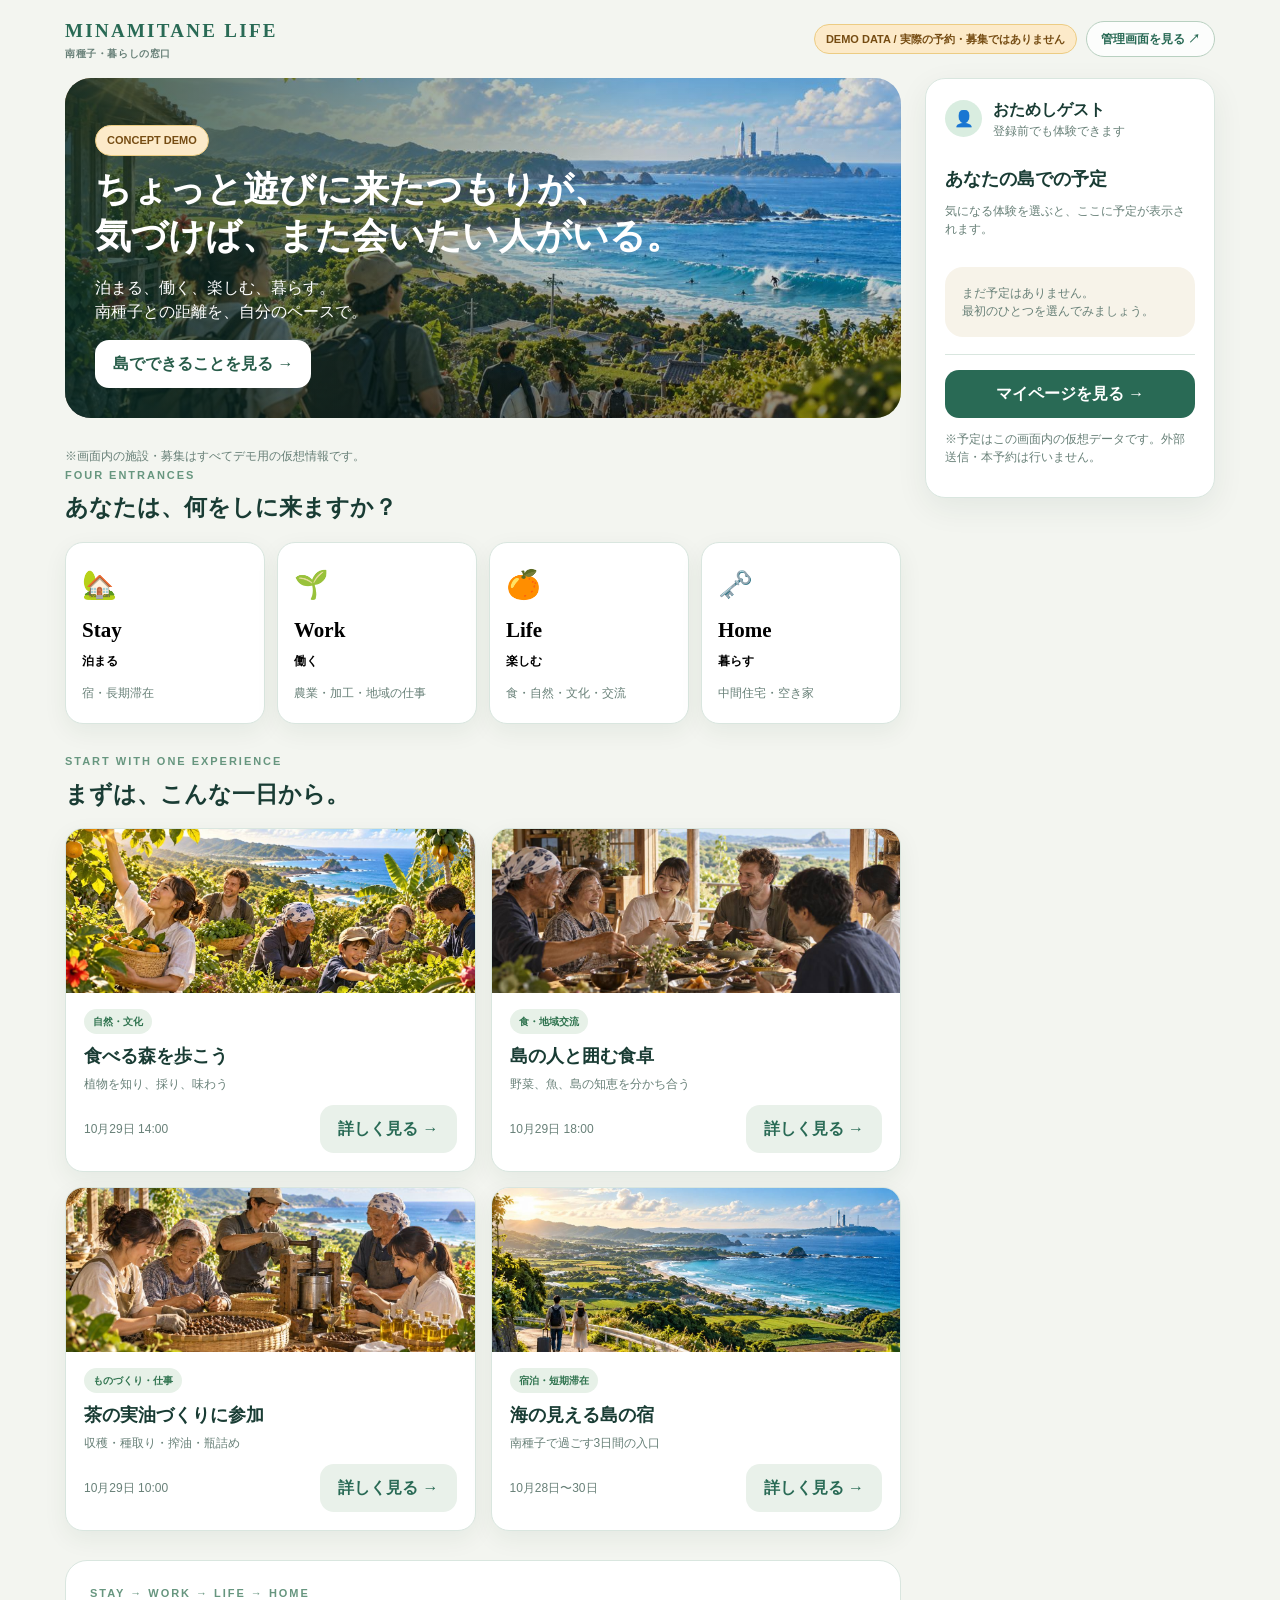
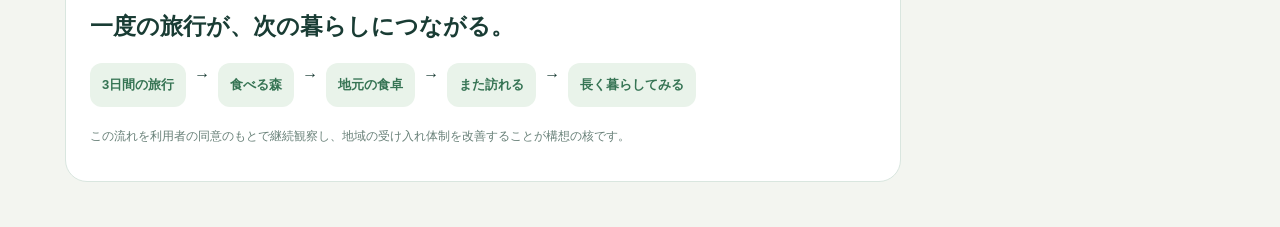
==== index.html @ 2b34ec40 "Publish MINAMITANE LIFE mobile demo v0.2" ====
<!DOCTYPE html><html lang="ja"><head><meta charset="utf-8"><meta name="viewport" content="width=device-width, initial-scale=1"><title>MINAMITANE LIFE | 暮らしの窓口 DEMO</title><style>
:root{--ink:#193c34;--muted:#688078;--green:#296a55;--light:#eaf3ea;--sand:#f7f3e9;--line:#d9e6df;--sea:#367e95}*{box-sizing:border-box}body{margin:0;background:#f3f5f0;font-family:-apple-system,BlinkMacSystemFont,'Hiragino Kaku Gothic ProN','Noto Sans JP',sans-serif;color:var(--ink);line-height:1.5}button,input{font:inherit}button{cursor:pointer}header{max-width:1200px;margin:auto;display:flex;justify-content:space-between;align-items:center;padding:17px 25px;gap:20px}.brand{font-family:Georgia,serif;letter-spacing:.12em;font-weight:700;font-size:19px;color:var(--green)}.brand small{font-family:inherit;display:block;font-size:10px;letter-spacing:.06em;color:var(--muted)}.shell{max-width:1200px;margin:auto;display:grid;grid-template-columns:minmax(0,1fr) 290px;gap:24px;padding:0 25px 45px}.main{min-width:0}.pill{border-radius:50px;border:1px solid #b8d0c0;background:#ffffffc8;padding:8px 14px;color:var(--green);font-size:12px;font-weight:700}.pill.active{background:var(--green);border-color:var(--green);color:#fff}.btn{border:0;border-radius:14px;background:var(--green);color:#fff;padding:12px 18px;font-weight:700}.btn.secondary{background:#e9f1ea;color:var(--green)}.btn.outline{background:#fff;color:var(--green);border:1px solid #b7d1c3}.btn:disabled{opacity:.5;cursor:not-allowed}.nav{display:flex;gap:8px;flex-wrap:wrap;align-items:center}.notice{background:#fceac9;color:#754c13;border:1px solid #eccc83;display:inline-flex;border-radius:50px;font-size:11px;padding:6px 11px;font-weight:700}.hero{position:relative;height:340px;background-position:center 48%;background-size:cover;border-radius:26px;overflow:hidden;display:flex;align-items:flex-end;color:#fff;padding:30px}.hero:before{content:'';position:absolute;inset:0;background:linear-gradient(90deg,rgba(8,45,39,.78),rgba(8,45,39,.15) 70%),linear-gradient(0deg,rgba(0,0,0,.4),transparent 50%)}.hero>*{position:relative}.hero h1{font-size:36px;line-height:1.3;margin:10px 0 12px}.hero p{max-width:560px}.sect{margin-top:29px}.eyebrow{font-size:11px;letter-spacing:.18em;font-weight:800;color:#67967f}.sect h2{font-size:23px;margin:7px 0 17px}.tiles{display:grid;grid-template-columns:repeat(4,1fr);gap:12px}.tile{background:#fff;border:1px solid var(--line);border-radius:18px;text-align:left;padding:21px 16px;box-shadow:0 8px 25px #143b2410;transition:.18s}.tile:hover,.tile:focus{transform:translateY(-3px);border-color:#72a58b}.tile .emoji{font-size:28px}.tile h3{margin:9px 0 2px;font-size:21px;font-family:Georgia,serif}.tile .jp{font-size:12px;font-weight:bold}.tile p{color:var(--muted);font-size:12px;margin-bottom:0}.filters{display:flex;gap:8px;flex-wrap:wrap;margin-bottom:18px}.cards{display:grid;grid-template-columns:repeat(2,minmax(0,1fr));gap:15px}.listing{background:#fff;border:1px solid var(--line);border-radius:18px;overflow:hidden;box-shadow:0 8px 25px #143b2410}.listing img{width:100%;height:164px;object-fit:cover;display:block}.listing .inner{padding:15px 18px 18px}.tag{display:inline-block;font-size:10px;font-weight:800;border-radius:50px;background:#e7f1e8;color:#317450;padding:5px 9px}.listing h3{font-size:18px;margin:9px 0 5px}.listing p{color:var(--muted);font-size:12px;margin:5px 0 12px}.meta{display:flex;justify-content:space-between;gap:8px;align-items:center}.side{align-self:start;position:sticky;top:12px;background:#fff;border:1px solid var(--line);border-radius:20px;padding:19px;box-shadow:0 10px 32px #153c2e12}.side h2{font-size:18px;margin:0 0 9px}.side .avatar{width:37px;height:37px;border-radius:50%;background:#d9ede0;display:grid;place-items:center}.schedule{display:flex;flex-direction:column;gap:10px;margin-top:14px}.schedule-item{border-left:3px solid #66a08d;padding:5px 10px;background:#f3f8f4;border-radius:0 8px 8px 0}.schedule-item strong{font-size:13px}.schedule-item small{display:block;color:var(--muted)}.sidefoot{border-top:1px solid var(--line);margin-top:17px;padding-top:15px}.sectionpage{background:#fff;border:1px solid var(--line);border-radius:22px;padding:24px}.journey{display:flex;flex-wrap:wrap;gap:8px;margin:20px 0}.journey span{border-radius:12px;background:#e9f3ea;padding:12px;color:#367454;font-weight:700;font-size:13px}.mini{font-size:12px;color:var(--muted)}.admin-grid{display:grid;grid-template-columns:repeat(4,1fr);gap:12px}.stat{border:1px solid var(--line);border-radius:16px;padding:18px;background:#f9fcf9}.stat b{font-size:29px;display:block;color:var(--green)}.stat small{color:var(--muted)}.chart{display:flex;align-items:end;gap:20px;height:145px;border-bottom:1px solid #bccbbf;padding:10px 20px 0;margin:14px 0 35px}.bar{flex:1;background:linear-gradient(#9bbfa8,#397b61);height:var(--h);border-radius:7px 7px 0 0;position:relative}.bar small{position:absolute;bottom:-26px;left:0;right:0;text-align:center;color:var(--muted)}.overlay{position:fixed;inset:0;background:#132b278a;z-index:5;display:none;align-items:center;justify-content:center;padding:20px}.overlay.open{display:flex}.modal{max-width:620px;width:100%;max-height:90vh;overflow:auto;background:#fff;border-radius:23px;box-shadow:0 24px 90px #102f3050}.modal img{width:100%;height:240px;object-fit:cover}.modal-inner{padding:24px}.modal h2{margin:9px 0}.modal p{color:#536d62}.modal .actions{display:flex;gap:10px;flex-wrap:wrap;margin-top:20px}.header-right{display:flex;gap:9px;align-items:center;flex-wrap:wrap}.float{background:var(--sand);border-radius:18px;padding:17px;margin-top:15px}.footer{color:#72867c;font-size:12px;margin-top:32px;padding:15px;border-top:1px solid #d7e5db}.hidden{display:none!important}.toast{position:fixed;bottom:24px;left:50%;transform:translateX(-50%);background:#1e5d48;color:#fff;border-radius:12px;padding:14px 20px;z-index:10;box-shadow:0 8px 25px #0003;display:none}.toast.show{display:block}@media(max-width:950px){.shell{grid-template-columns:1fr}.side{position:static;grid-row:1}.tiles{grid-template-columns:repeat(2,1fr)}.admin-grid{grid-template-columns:repeat(2,1fr)}}@media(max-width:570px){header{padding:12px 15px;align-items:flex-start;flex-direction:column}.shell{padding:0 13px 30px;gap:15px}.hero{height:325px;padding:24px 18px}.hero h1{font-size:29px}.cards{grid-template-columns:1fr}.tiles{gap:9px}.tile{padding:17px 12px}.sectionpage{padding:17px}.admin-grid{grid-template-columns:repeat(2,1fr)}.notice{font-size:10px}}

/* Mobile-first refinements for v0.2. No desktop layout changes. */
html{overflow-x:clip;-webkit-text-size-adjust:100%}
body{min-width:0;overflow-x:clip}
img{max-width:100%}
button{touch-action:manipulation}
.mobilebar{display:none}
@media(max-width:950px){
  .shell{display:flex;flex-direction:column;gap:18px}
  .main{order:1;width:100%}
  .side{order:2;width:100%;position:static}
}
@media(max-width:570px){
  body{padding-bottom:calc(80px + env(safe-area-inset-bottom,0px))}
  header{padding:12px 15px 10px;flex-direction:row;align-items:center;gap:8px}
  .brand{font-size:15px;line-height:1.2;min-width:0;letter-spacing:.06em}
  .brand small{font-size:9px;letter-spacing:0;margin-top:4px}
  .header-right{justify-content:flex-end;gap:6px;min-width:0}
  .header-right .notice{display:none}
  .header-right .pill{font-size:11px;white-space:nowrap;padding:8px 10px;min-height:40px}
  .shell{padding:0 12px 18px;gap:16px}
  .hero{min-height:295px;height:auto;padding:20px 18px;border-radius:19px;background-position:center}
  .hero h1{font-size:clamp(21px,6vw,29px);line-height:1.45;overflow-wrap:anywhere}
  .hero p{font-size:13px;line-height:1.7}
  .hero .btn{width:100%;min-height:46px}
  .sect{margin-top:24px}
  .sect h2{font-size:21px}
  .tiles{grid-template-columns:repeat(2,minmax(0,1fr));gap:9px}
  .tile{min-width:0;padding:15px 11px}
  .tile h3{font-size:20px}
  .tile p{overflow-wrap:anywhere}
  .cards{grid-template-columns:minmax(0,1fr)}
  .listing .inner{padding:14px}
  .listing img{height:185px}
  .listing .meta{flex-wrap:wrap;align-items:start}
  .listing .meta button{min-height:43px;flex-shrink:0}
  .sectionpage{padding:17px 14px;min-width:0}
  .sectionpage h2{font-size:22px;overflow-wrap:anywhere}
  .filters{flex-wrap:nowrap;overflow-x:auto;padding-bottom:8px;scrollbar-width:thin}
  .filters .pill{white-space:nowrap;flex-shrink:0;min-height:42px}
  .admin-grid{grid-template-columns:repeat(2,minmax(0,1fr));gap:8px}
  .stat{padding:12px;min-width:0}
  .stat b{font-size:26px}
  .chart{gap:9px;padding:10px 8px 0}
  .bar small{font-size:10px}
  .modal{border-radius:17px;max-height:calc(100dvh - 28px)}
  .modal img{height:185px}
  .modal-inner{padding:19px}
  .overlay{padding:14px;align-items:center}
  .modal .actions .btn{flex:1;min-width:140px;min-height:44px}
  .side{padding:17px}
  .journey span{padding:9px;font-size:12px}
  .toast{bottom:calc(84px + env(safe-area-inset-bottom,0px));width:calc(100% - 32px);font-size:13px;text-align:center}
  .mobilebar{display:grid;position:fixed;bottom:0;left:0;right:0;z-index:4;grid-template-columns:repeat(4,minmax(0,1fr));border-top:1px solid #d2e2d7;background:#ffffffed;backdrop-filter:blur(12px);padding:8px 7px calc(8px + env(safe-area-inset-bottom,0px));box-shadow:0 -4px 16px #17362b10}
  .mobilebar button{background:transparent;border:0;border-radius:11px;min-width:0;min-height:50px;display:flex;flex-direction:column;align-items:center;justify-content:center;gap:2px;color:#61796f;font-weight:700;font-size:10px}
  .mobilebar button .ico{font-size:21px;line-height:1.1}
  .mobilebar button.active{background:#e9f3ea;color:#296a55}
}
@media(max-width:355px){
  header{padding-inline:10px}.brand{font-size:13px}.header-right .pill{font-size:10px;padding:7px 8px}
  .shell{padding-inline:9px}.hero{padding:17px 14px}.hero h1{font-size:21px}
  .admin-grid{gap:6px}.stat{padding:10px}.stat b{font-size:23px}
}
</style></head><body><header><div class="brand">MINAMITANE LIFE<small>南種子・暮らしの窓口</small></div><div class="header-right"><span class="notice">DEMO DATA / 実際の予約・募集ではありません</span><button class="pill" id="toggleAdmin">管理画面を見る ↗</button></div></header><div class="shell"><main class="main" id="main"></main><aside class="side" id="sidebar"></aside></div><div class="overlay" id="overlay"><div class="modal" id="modal"></div></div><div class="toast" id="toast"></div><nav class="mobilebar" aria-label="スマートフォン用メニュー"><button type="button" data-page="home" onclick="nav('home')"><span class="ico">🏝️</span>ホーム</button><button type="button" data-page="explore" onclick="nav('explore')"><span class="ico">🔎</span>体験を探す</button><button type="button" data-page="mypage" onclick="nav('mypage')"><span class="ico">📅</span>マイページ</button><button type="button" data-page="admin" onclick="nav('admin')"><span class="ico">📊</span>管理画面</button></nav><script>
const IMG={"hero": "[data-uri]", "forest": "[data-uri]", "oil": "[data-uri]", "table": "[data-uri]", "coast": "[data-uri]"};
const data=[
{id:'stay1',cat:'Stay',title:'海の見える島の宿',sub:'南種子で過ごす3日間の入口',desc:'海と畑に近い小さな滞在拠点。朝は島を散歩し、昼は自分のペースで過ごす。',date:'10月28日〜30日',price:'参考：1泊 5,500円（仮）',img:'coast',tag:'宿泊・短期滞在',place:'南種子町内（架空設定）'},
{id:'stay2',cat:'Stay',title:'暮らし体験シェアハウス',sub:'一週間から、島の暮らしを試す',desc:'地域の人と関わりながら過ごす長期滞在のイメージ。料金・物件の実在は未確認。',date:'期間は相談',price:'料金未定',img:'hero',tag:'滞在・長期',place:'候補物件・未定'},
{id:'work1',cat:'Work',title:'茶の実油づくりに参加',sub:'収穫・種取り・搾油・瓶詰め',desc:'地域の素材を新しい仕事へ。デモでは参加希望の登録まで体験できます。実際の就業条件は未設定です。',date:'10月29日 10:00',price:'参加条件は調整中',img:'oil',tag:'ものづくり・仕事',place:'実施候補地・未定'},
{id:'work2',cat:'Work',title:'島の畑の収穫作業',sub:'農業を手伝い、土地と人に出会う',desc:'季節ごとの収穫や選別など、短期間でも参加しやすい作業を想定。実際の雇用契約は扱いません。',date:'10月30日 9:00',price:'条件は事業者と調整',img:'forest',tag:'農業・仕事',place:'協力農場・調整中'},
{id:'life1',cat:'Life',title:'食べる森を歩こう',sub:'植物を知り、採り、味わう',desc:'島の植物を地域の案内人と観察し、食文化に触れる体験。採取・試食は専門家による安全確認が前提です。',date:'10月29日 14:00',price:'参考：3,000円（仮）',img:'forest',tag:'自然・文化',place:'体験会場・調整中'},
{id:'life2',cat:'Life',title:'島の人と囲む食卓',sub:'野菜、魚、島の知恵を分かち合う',desc:'地域の人と来訪者が一緒に料理し、食卓を囲む交流の場を想定。',date:'10月29日 18:00',price:'参考：2,000円（仮）',img:'table',tag:'食・地域交流',place:'古民家・構想中'},
{id:'home1',cat:'Home',title:'1か月の住まいを探す',sub:'旅の次に、少し長く暮らしてみる',desc:'お試し住宅、中間住宅、空き家バンクなどへの相談導線を想定。実在の募集物件ではありません。',date:'随時・相談受付イメージ',price:'物件条件は未定',img:'coast',tag:'住まい・相談',place:'南種子町内・構想中'},
{id:'home2',cat:'Home',title:'空き家・賃貸を相談する',sub:'自分のペースで暮らしの距離を決める',desc:'いきなり移住しなくても、季節滞在から住まい探しへ進める導線です。',date:'随時・相談受付イメージ',price:'情報連携は今後協議',img:'hero',tag:'住宅・相談',place:'町との連携を検討'},
];
let state={page:'home',category:'All',plan:[],profile:'ゲスト',registered:false,events:[]};
const esc=s=>String(s).replaceAll('&','&amp;').replaceAll('<','&lt;').replaceAll('>','&gt;').replaceAll('"','&quot;');
const cats=[['Stay','🏡','泊まる','宿・長期滞在'],['Work','🌱','働く','農業・加工・地域の仕事'],['Life','🍊','楽しむ','食・自然・文化・交流'],['Home','🗝️','暮らす','中間住宅・空き家']];
function nav(page,cat='All'){state.page=page;state.category=cat;render();window.scrollTo({top:0,behavior:'smooth'})}
function log(type,id){state.events.push({type,id,t:new Date().toISOString()})}
function showToast(s){let t=document.getElementById('toast');t.textContent=s;t.classList.add('show');setTimeout(()=>t.classList.remove('show'),3000)}
function add(id){if(state.plan.some(x=>x===id)){showToast('すでに予定に追加されています');return}state.plan.push(id);log('demo_application',id);document.getElementById('overlay').classList.remove('open');render();showToast('デモ用の予定に追加しました（実際の予約は行われません）')}
function detail(id){const x=data.find(a=>a.id===id);log('detail_view',id);document.getElementById('modal').innerHTML=`<img src="${IMG[x.img]}"><div class="modal-inner"><span class="tag">${x.tag}</span><h2>${x.title}</h2><div class="mini">${x.date} ・ ${x.place}</div><p>${x.desc}</p><div class="float"><b>${x.price}</b><p class="mini">本画面は訪問用プロトタイプです。実在の物件、求人、イベント、価格を保証しません。</p></div><div class="actions"><button class="btn" onclick="add('${x.id}')">${x.cat==='Home'?'相談希望を記録':'参加・利用希望を記録'}</button><button class="btn outline" onclick="closeModal()">閉じる</button></div></div>`;document.getElementById('overlay').classList.add('open')}
function closeModal(){document.getElementById('overlay').classList.remove('open')}
document.getElementById('overlay').addEventListener('click',e=>{if(e.target.id==='overlay')closeModal()});
function card(x){return `<article class="listing"><img src="${IMG[x.img]}" alt="${esc(x.title)}のコンセプト画像"><div class="inner"><span class="tag">${x.tag}</span><h3>${x.title}</h3><p>${x.sub}</p><div class="meta"><span class="mini">${x.date}</span><button class="btn secondary" onclick="detail('${x.id}')">詳しく見る →</button></div></div></article>`}
function sidebar(){let plan=state.plan.map(id=>data.find(x=>x.id===id));document.getElementById('sidebar').innerHTML=`<div style="display:flex;gap:11px;align-items:center"><div class="avatar">👤</div><div><b>${state.registered?'南種子のゲスト':'おためしゲスト'}</b><div class="mini">${state.registered?'デモ登録済み':'登録前でも体験できます'}</div></div></div><h2 style="margin-top:26px">あなたの島での予定</h2><div class="mini">気になる体験を選ぶと、ここに予定が表示されます。</div><div class="schedule">${plan.length?plan.map(x=>`<div class="schedule-item"><strong>${x.title}</strong><small>${x.date}</small></div>`).join(''):'<div class="float mini">まだ予定はありません。<br>最初のひとつを選んでみましょう。</div>'}</div><div class="sidefoot"><button class="btn" style="width:100%" onclick="nav('mypage')">マイページを見る →</button><p class="mini">※予定はこの画面内の仮想データです。外部送信・本予約は行いません。</p></div>`}
function home(){return `<section class="hero" style="background-image:url('${IMG.hero}')"><div><span class="notice">CONCEPT DEMO</span><h1>ちょっと遊びに来たつもりが、<br>気づけば、また会いたい人がいる。</h1><p>泊まる、働く、楽しむ、暮らす。<br>南種子との距離を、自分のペースで。</p><button class="btn" style="background:#fff;color:#285d4a" onclick="nav('explore')">島でできることを見る →</button></div></section><section class="sect"><p class="mini" style="margin-bottom:2px">※画面内の施設・募集はすべてデモ用の仮想情報です。</p><div class="eyebrow">FOUR ENTRANCES</div><h2>あなたは、何をしに来ますか？</h2><div class="tiles">${cats.map(([c,e,j,d])=>`<button class="tile" onclick="nav('explore','${c}')"><span class="emoji">${e}</span><h3>${c}</h3><span class="jp">${j}</span><p>${d}</p></button>`).join('')}</div></section><section class="sect"><div class="eyebrow">START WITH ONE EXPERIENCE</div><h2>まずは、こんな一日から。</h2><div class="cards">${[data[4],data[5],data[2],data[0]].map(card).join('')}</div></section><section class="sect sectionpage"><div class="eyebrow">STAY → WORK → LIFE → HOME</div><h2>一度の旅行が、次の暮らしにつながる。</h2><div class="journey"><span>3日間の旅行</span>→<span>食べる森</span>→<span>地元の食卓</span>→<span>また訪れる</span>→<span>長く暮らしてみる</span></div><p class="mini">この流れを利用者の同意のもとで継続観察し、地域の受け入れ体制を改善することが構想の核です。</p></section>`}
function explore(){return `<div class="sectionpage"><div class="eyebrow">DISCOVER MINAMITANE</div><h2>南種子でできること</h2><p class="mini">訪問用のサンプル情報です。実際の募集内容は今後、地域の皆さんと作っていきます。</p><div class="filters">${[['All','すべて'],['Stay','Stay'],['Work','Work'],['Life','Life'],['Home','Home']].map(([c,j])=>`<button class="pill ${state.category===c?'active':''}" onclick="nav('explore','${c}')">${j}</button>`).join('')}</div><div class="cards">${data.filter(x=>state.category==='All'||x.cat===state.category).map(card).join('')}</div></div>`}
function mypage(){const selected=state.plan.map(id=>data.find(x=>x.id===id));return `<div class="sectionpage"><div class="eyebrow">MY ISLAND JOURNEY</div><h2>あなたの南種子</h2><p class="mini">デモ会員として、予定を組み立てる体験ができます。</p><div class="float"><h3 style="margin:0 0 8px">${state.registered?'ようこそ、南種子へ。':'デモ会員登録'}</h3><p class="mini">個人情報の入力は不要です。ボタンを押すと、この画面内でデモ会員に切り替わります。</p><button class="btn" ${state.registered?'disabled':''} onclick="state.registered=true;log('demo_signup','guest');render();showToast('デモ会員として登録しました')">${state.registered?'デモ登録済み ✓':'デモ会員としてはじめる'}</button></div><h3 style="margin:28px 0 14px">参加・利用希望リスト</h3>${selected.length?`<div class="cards">${selected.map(card).join('')}</div>`:`<div class="float">まだ予定はありません。<br><button class="btn secondary" style="margin-top:12px" onclick="nav('explore')">体験を探す →</button></div>`}<h3 style="margin-top:30px">次の南種子で、やってみたいこと</h3><div class="tiles">${cats.map(([c,e,j])=>`<button class="tile" onclick="nav('explore','${c}')"><span class="emoji">${e}</span><h3>${c}</h3><span class="jp">${j}</span></button>`).join('')}</div></div>`}
function admin(){const n=state.plan.length;return `<div class="sectionpage"><div class="eyebrow">REGIONAL OBSERVATION ENGINE</div><h2>地域の観察ダッシュボード</h2><p><span class="notice">すべて仮想値。実績ではありません</span></p><p class="mini">「登録 → 参加 → 再訪 → 長期滞在」の傾向が見える将来像です。個人データの実運用には同意管理・匿名集計・権限管理が必要です。</p><div class="admin-grid"><div class="stat"><small>モデル来訪者数</small><b>128</b><small>デモ用の仮想数値</small></div><div class="stat"><small>モデル平均滞在</small><b>4.8<small>日</small></b><small>デモ用の仮想数値</small></div><div class="stat"><small>モデル再訪希望</small><b>68<small>%</small></b><small>デモ用の仮想数値</small></div><div class="stat"><small>今の画面での希望登録</small><b>${n}</b><small>このセッション内の操作</small></div></div><h3 style="margin-top:32px">関心カテゴリのイメージ</h3><div class="chart"><div class="bar" style="--h:65%"><small>Stay</small></div><div class="bar" style="--h:45%"><small>Work</small></div><div class="bar" style="--h:82%"><small>Life</small></div><div class="bar" style="--h:26%"><small>Home</small></div></div><h3>今回のデモ操作ログ</h3>${state.events.length?state.events.map(e=>`<div class="schedule-item" style="margin-bottom:8px"><strong>${e.type==='demo_application'?'希望登録':e.type==='demo_signup'?'デモ登録':'詳細を閲覧'}</strong><small>${e.id}</small></div>`).join(''):'<p class="mini">まだ操作履歴はありません。体験カードを操作してから、もう一度ご覧ください。</p>'}<div class="float"><b>将来の発展案</b><p class="mini">施設管理・実予約、仕事の募集管理、再訪分析、観察データの集計、e-kakashi連携（API条件確認後）などへ段階的に拡張。</p></div></div>`}
function render(){document.querySelectorAll('.mobilebar button').forEach(b=>{const active=b.dataset.page===state.page;b.classList.toggle('active',active);if(active)b.setAttribute('aria-current','page');else b.removeAttribute('aria-current')});document.getElementById('toggleAdmin').textContent=state.page==='admin'?'利用者画面に戻る ↗':'管理画面を見る ↗';document.getElementById('main').innerHTML=state.page==='home'?home():state.page==='explore'?explore():state.page==='mypage'?mypage():admin();sidebar()}
document.getElementById('toggleAdmin').onclick=()=>nav(state.page==='admin'?'home':'admin');render();
</script></body></html>
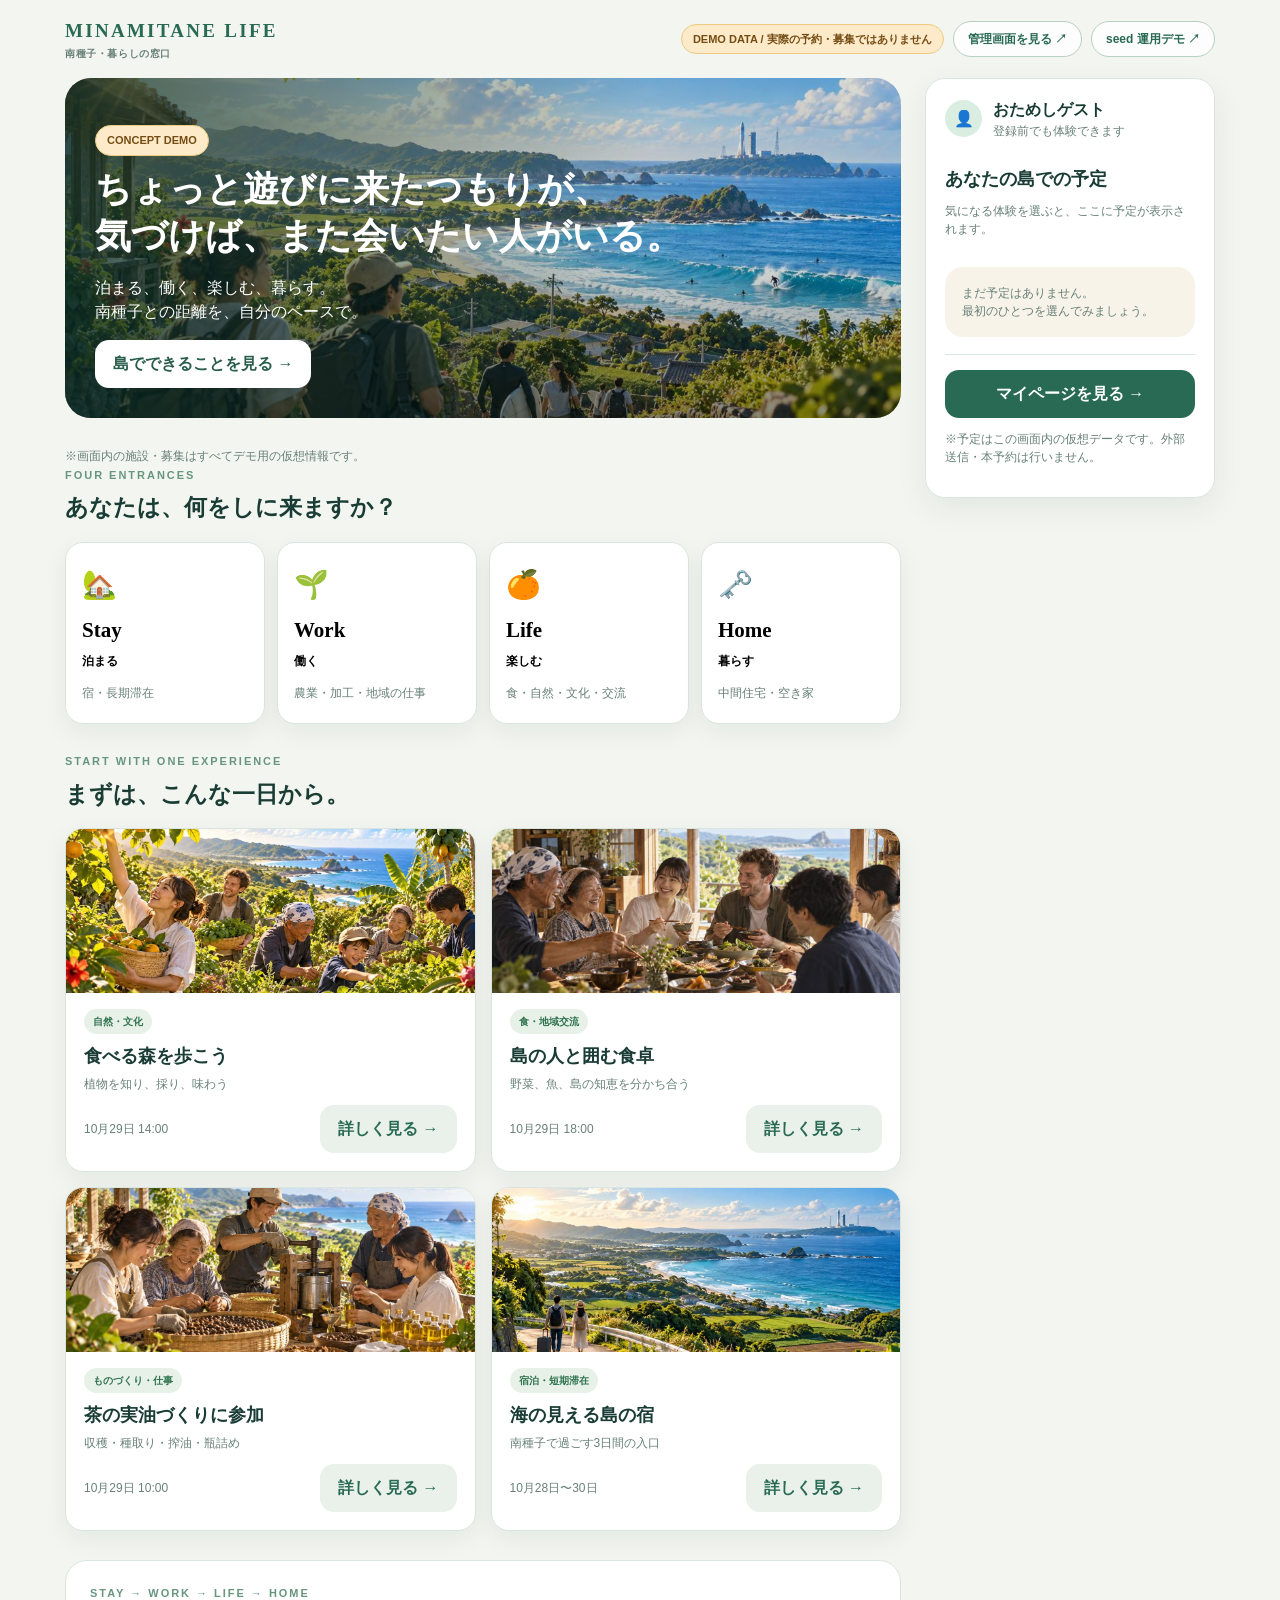
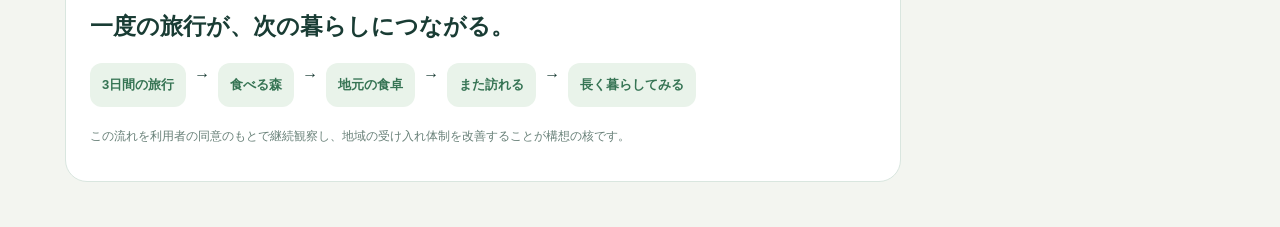
==== commit cc5c85f6: "Publish seed three-role demo with approved sprout logo" ====
--- a/index.html
+++ b/index.html
@@ -93,4 +93,10 @@
 function admin(){const n=state.plan.length;return `<div class="sectionpage"><div class="eyebrow">REGIONAL OBSERVATION ENGINE</div><h2>地域の観察ダッシュボード</h2><p><span class="notice">すべて仮想値。実績ではありません</span></p><p class="mini">「登録 → 参加 → 再訪 → 長期滞在」の傾向が見える将来像です。個人データの実運用には同意管理・匿名集計・権限管理が必要です。</p><div class="admin-grid"><div class="stat"><small>モデル来訪者数</small><b>128</b><small>デモ用の仮想数値</small></div><div class="stat"><small>モデル平均滞在</small><b>4.8<small>日</small></b><small>デモ用の仮想数値</small></div><div class="stat"><small>モデル再訪希望</small><b>68<small>%</small></b><small>デモ用の仮想数値</small></div><div class="stat"><small>今の画面での希望登録</small><b>${n}</b><small>このセッション内の操作</small></div></div><h3 style="margin-top:32px">関心カテゴリのイメージ</h3><div class="chart"><div class="bar" style="--h:65%"><small>Stay</small></div><div class="bar" style="--h:45%"><small>Work</small></div><div class="bar" style="--h:82%"><small>Life</small></div><div class="bar" style="--h:26%"><small>Home</small></div></div><h3>今回のデモ操作ログ</h3>${state.events.length?state.events.map(e=>`<div class="schedule-item" style="margin-bottom:8px"><strong>${e.type==='demo_application'?'希望登録':e.type==='demo_signup'?'デモ登録':'詳細を閲覧'}</strong><small>${e.id}</small></div>`).join(''):'<p class="mini">まだ操作履歴はありません。体験カードを操作してから、もう一度ご覧ください。</p>'}<div class="float"><b>将来の発展案</b><p class="mini">施設管理・実予約、仕事の募集管理、再訪分析、観察データの集計、e-kakashi連携（API条件確認後）などへ段階的に拡張。</p></div></div>`}
 function render(){document.querySelectorAll('.mobilebar button').forEach(b=>{const active=b.dataset.page===state.page;b.classList.toggle('active',active);if(active)b.setAttribute('aria-current','page');else b.removeAttribute('aria-current')});document.getElementById('toggleAdmin').textContent=state.page==='admin'?'利用者画面に戻る ↗':'管理画面を見る ↗';document.getElementById('main').innerHTML=state.page==='home'?home():state.page==='explore'?explore():state.page==='mypage'?mypage():admin();sidebar()}
 document.getElementById('toggleAdmin').onclick=()=>nav(state.page==='admin'?'home':'admin');render();
-</script></body></html>+</script><script>
+// Additive entry only: the existing app, images and routes are unchanged.
+const seedEntry=document.createElement('a');
+seedEntry.href='seed.html';seedEntry.className='pill';seedEntry.textContent='seed 運用デモ ↗';
+seedEntry.style.textDecoration='none';
+document.querySelector('.header-right').appendChild(seedEntry);
+</script></body></html>
